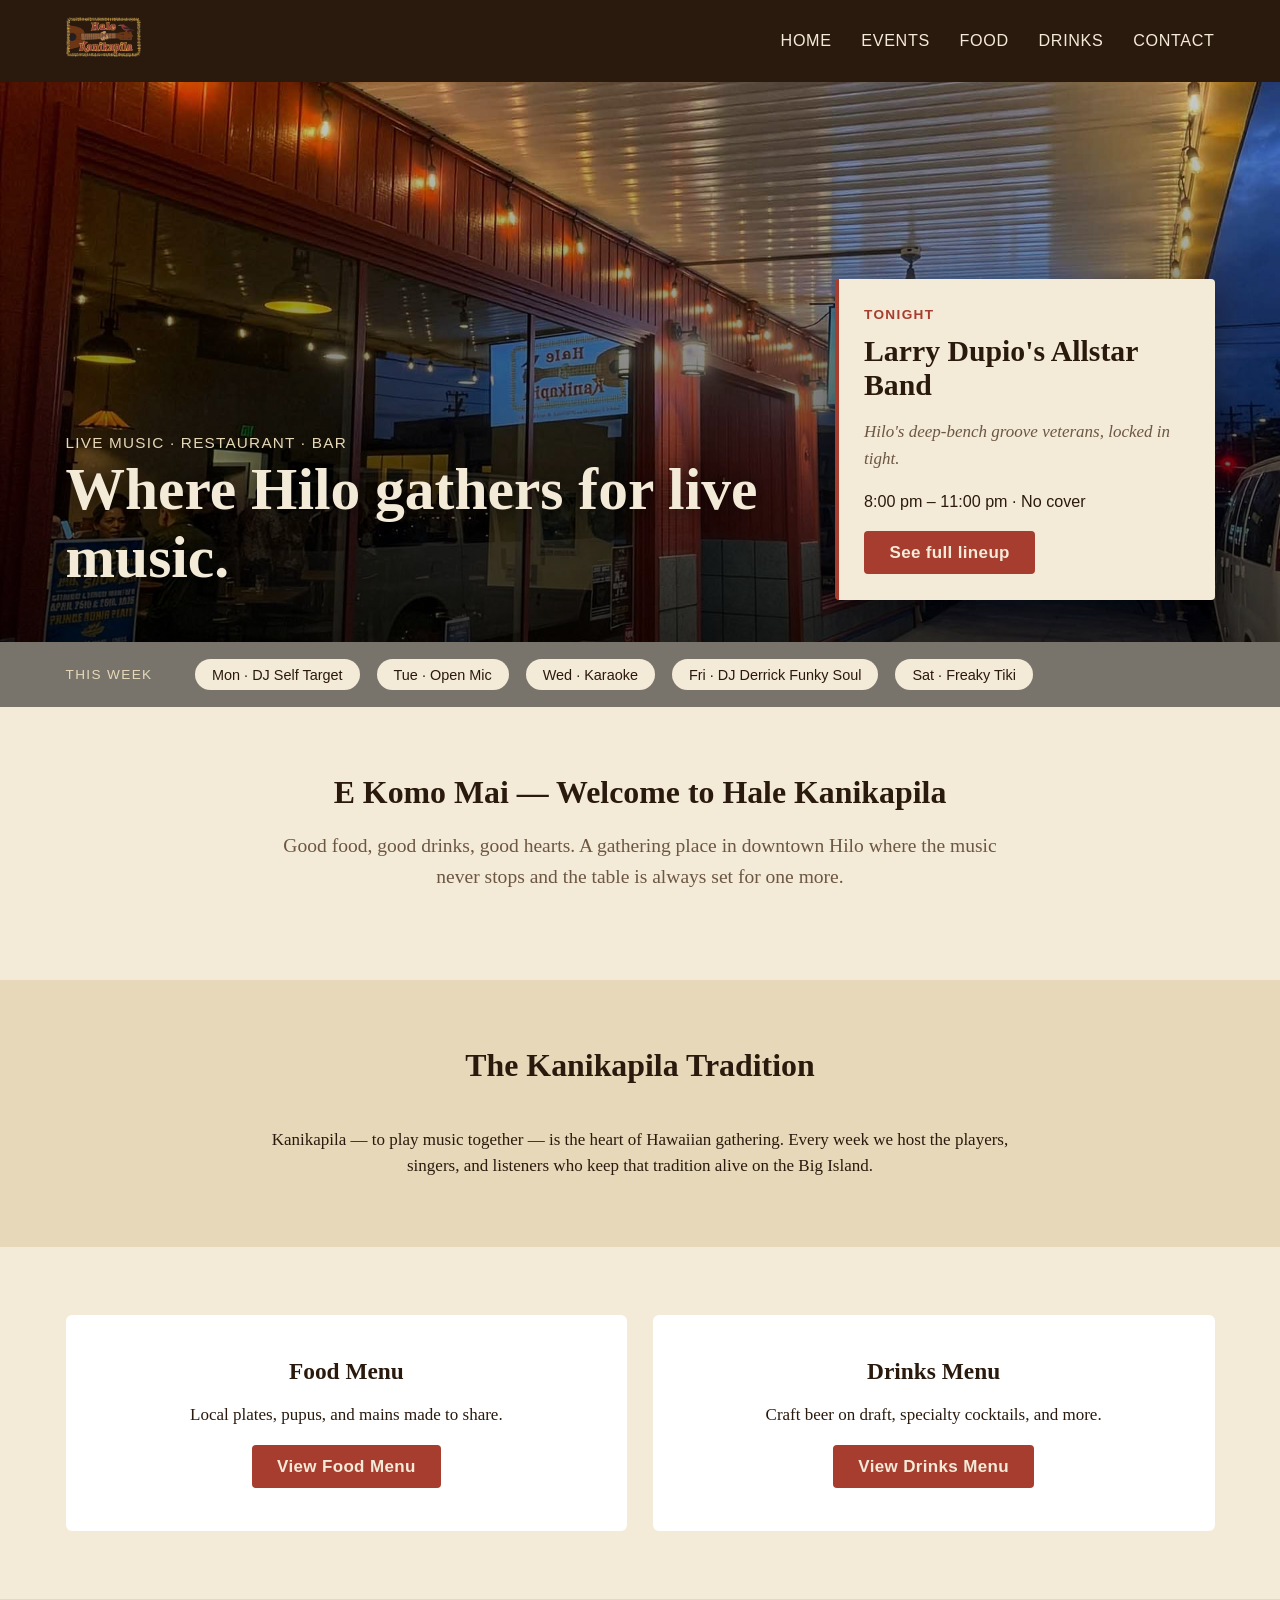
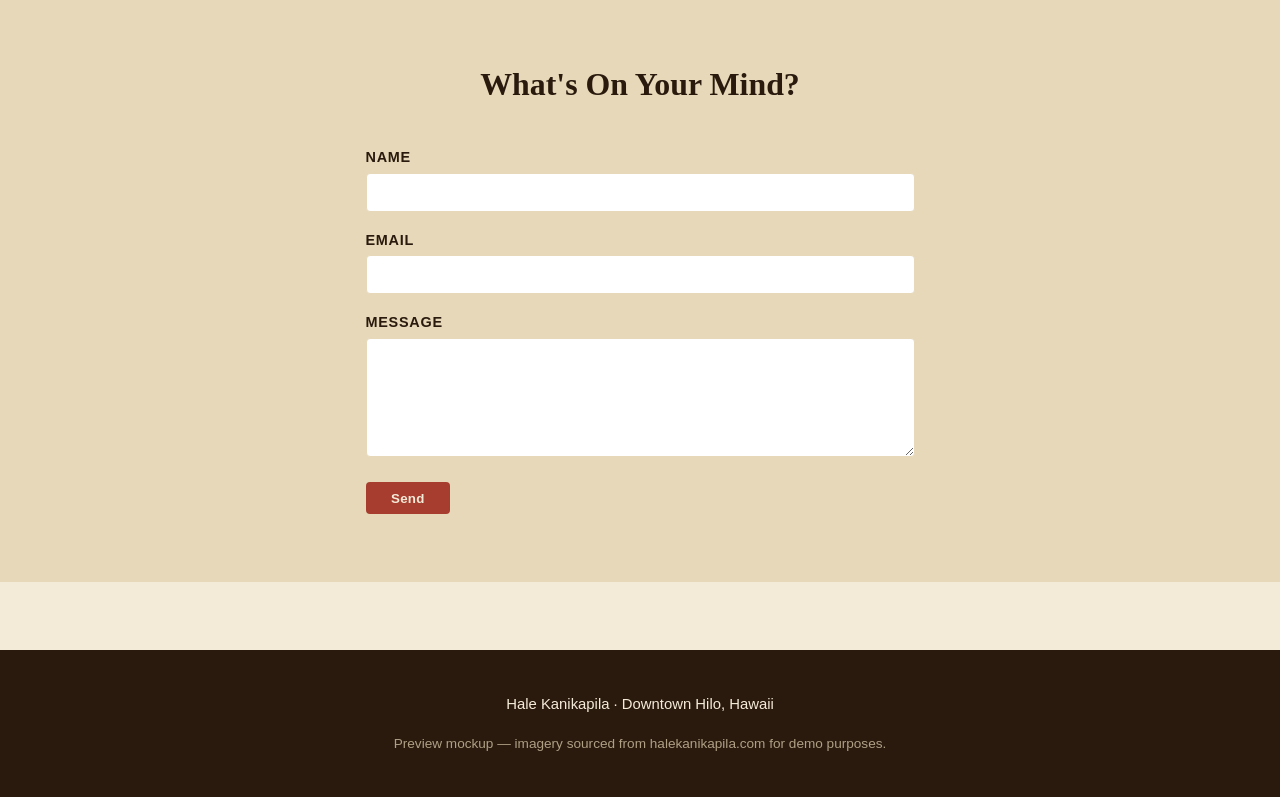
==== index.html @ e4798361 "feat: homepage mockup — hero, tonight widget, week chips" ====
<!doctype html>
<html lang="en">
<head>
  <meta charset="utf-8">
  <meta name="viewport" content="width=device-width, initial-scale=1">
  <title>Hale Kanikapila — Live Music in Downtown Hilo</title>
  <link rel="stylesheet" href="css/base.css">
  <link rel="stylesheet" href="css/components.css">
</head>
<body>
  <header class="hk-header">
    <div class="hk-header__inner">
      <a href="index.html"><img src="assets/img/logo.png" alt="Hale Kanikapila"></a>
      <nav class="hk-nav">
        <a href="index.html">Home</a>
        <a href="events.html">Events</a>
        <a href="#food">Food</a>
        <a href="#drinks">Drinks</a>
        <a href="#contact">Contact</a>
      </nav>
    </div>
  </header>

  <section class="hk-hero" style="background-image:url('assets/img/hero.jpg');">
    <div class="hk-hero__inner">
      <div>
        <div class="hk-hero__tagline">Live Music · Restaurant · Bar</div>
        <h1 class="hk-hero__title">Where Hilo gathers for live music.</h1>
      </div>
      <div class="hk-tonight">
        <div class="hk-tonight__label">Tonight</div>
        <h2 class="hk-tonight__artist">Larry Dupio's Allstar Band</h2>
        <p class="hk-tonight__vibe">Hilo's deep-bench groove veterans, locked in tight.</p>
        <p class="hk-tonight__time">8:00 pm – 11:00 pm · No cover</p>
        <a href="events.html" class="hk-btn">See full lineup</a>
      </div>
    </div>
  </section>

  <div class="hk-thisweek">
    <div class="hk-thisweek__row">
      <span class="hk-thisweek__label">This Week</span>
      <span class="hk-chip">Mon · DJ Self Target</span>
      <span class="hk-chip">Tue · Open Mic</span>
      <span class="hk-chip">Wed · Karaoke</span>
      <span class="hk-chip">Fri · DJ Derrick Funky Soul</span>
      <span class="hk-chip">Sat · Freaky Tiki</span>
    </div>
  </div>

  <section class="hk-section">
    <div class="hk-container" style="text-align:center;max-width:780px;">
      <h2>E Komo Mai — Welcome to Hale Kanikapila</h2>
      <p style="font-size:1.15rem;color:var(--hk-text-muted);">Good food, good drinks, good hearts. A gathering place in downtown Hilo where the music never stops and the table is always set for one more.</p>
    </div>
  </section>

  <section class="hk-section hk-section--alt">
    <div class="hk-container">
      <h2 class="hk-section__title">The Kanikapila Tradition</h2>
      <p style="max-width:780px;margin:0 auto;text-align:center;">Kanikapila — to play music together — is the heart of Hawaiian gathering. Every week we host the players, singers, and listeners who keep that tradition alive on the Big Island.</p>
    </div>
  </section>

  <section class="hk-section" id="food">
    <div class="hk-container">
      <div class="hk-teasers">
        <div class="hk-teaser">
          <h3>Food Menu</h3>
          <p>Local plates, pupus, and mains made to share.</p>
          <a href="#" class="hk-btn">View Food Menu</a>
        </div>
        <div class="hk-teaser" id="drinks">
          <h3>Drinks Menu</h3>
          <p>Craft beer on draft, specialty cocktails, and more.</p>
          <a href="#" class="hk-btn">View Drinks Menu</a>
        </div>
      </div>
    </div>
  </section>

  <section class="hk-section hk-section--alt" id="contact">
    <div class="hk-container" style="max-width:600px;">
      <h2 class="hk-section__title">What's On Your Mind?</h2>
      <form>
        <div class="hk-field"><label>Name</label><input type="text"></div>
        <div class="hk-field"><label>Email</label><input type="email"></div>
        <div class="hk-field"><label>Message</label><textarea rows="5"></textarea></div>
        <button type="button" class="hk-btn">Send</button>
      </form>
    </div>
  </section>

  <footer class="hk-footer">
    <div>Hale Kanikapila · Downtown Hilo, Hawaii</div>
    <span class="hk-footer__disclosure">Preview mockup — imagery sourced from halekanikapila.com for demo purposes.</span>
  </footer>
</body>
</html>
---- css/base.css ----
/* Hale Kanikapila — design system */

:root {
  /* Palette — sampled from halekanikapila.com */
  --hk-cream:        #f4ead8;
  --hk-cream-dark:   #e6d8b8;
  --hk-brown:        #5a3a22;
  --hk-brown-dark:   #2a1a0e;
  --hk-accent:       #a63d2f;   /* terracotta from FDM section headers */
  --hk-text:         #2a1a0e;
  --hk-text-muted:   #6b5742;

  /* Typography */
  --hk-font-body:    "Georgia", "Times New Roman", serif;
  --hk-font-display: "Playfair Display", "Georgia", serif;
  --hk-font-ui:      -apple-system, BlinkMacSystemFont, "Segoe UI", sans-serif;

  /* Spacing scale */
  --hk-s1:  0.25rem;
  --hk-s2:  0.5rem;
  --hk-s3:  1rem;
  --hk-s4:  1.5rem;
  --hk-s5:  2.5rem;
  --hk-s6:  4rem;

  /* Layout */
  --hk-container: 1200px;
}

@import url('https://fonts.googleapis.com/css2?family=Playfair+Display:wght@400;700&display=swap');

* { box-sizing: border-box; }

html, body {
  margin: 0;
  padding: 0;
  font-family: var(--hk-font-body);
  color: var(--hk-text);
  background: var(--hk-cream);
  line-height: 1.55;
  font-size: 17px;
}

h1, h2, h3, h4 {
  font-family: var(--hk-font-display);
  color: var(--hk-brown-dark);
  margin: 0 0 var(--hk-s3) 0;
  line-height: 1.15;
}

h1 { font-size: 2.5rem; }
h2 { font-size: 1.875rem; }
h3 { font-size: 1.375rem; }

a { color: var(--hk-accent); text-decoration: none; }
a:hover { text-decoration: underline; }

.hk-container {
  max-width: var(--hk-container);
  margin: 0 auto;
  padding: 0 var(--hk-s4);
}

.hk-btn {
  display: inline-block;
  background: var(--hk-accent);
  color: var(--hk-cream);
  padding: var(--hk-s2) var(--hk-s4);
  border-radius: 4px;
  font-family: var(--hk-font-ui);
  font-weight: 600;
  letter-spacing: 0.02em;
  border: none;
  cursor: pointer;
}
.hk-btn:hover { background: var(--hk-brown); text-decoration: none; }

/* Header / footer shared markup */
.hk-header {
  background: var(--hk-brown-dark);
  color: var(--hk-cream);
  padding: var(--hk-s3) 0;
}
.hk-header__inner {
  display: flex;
  align-items: center;
  justify-content: space-between;
  max-width: var(--hk-container);
  margin: 0 auto;
  padding: 0 var(--hk-s4);
}
.hk-header img { height: 40px; }
.hk-nav a {
  color: var(--hk-cream);
  margin-left: var(--hk-s4);
  font-family: var(--hk-font-ui);
  font-size: 0.95rem;
  letter-spacing: 0.04em;
  text-transform: uppercase;
}

.hk-footer {
  background: var(--hk-brown-dark);
  color: var(--hk-cream);
  padding: var(--hk-s5) 0;
  margin-top: var(--hk-s6);
  text-align: center;
  font-family: var(--hk-font-ui);
  font-size: 0.875rem;
}
.hk-footer__disclosure {
  display: block;
  margin-top: var(--hk-s3);
  color: var(--hk-cream-dark);
  opacity: 0.7;
  font-size: 0.8rem;
}
---- css/components.css ----
/* Hero — atmosphere photo + Tonight/This Week widget */
.hk-hero {
  position: relative;
  min-height: 560px;
  background: #000 center/cover no-repeat;
  display: flex;
  align-items: stretch;
}
.hk-hero::after {
  content: "";
  position: absolute; inset: 0;
  background: linear-gradient(180deg, rgba(0,0,0,0.2) 0%, rgba(0,0,0,0.7) 100%);
}
.hk-hero__inner {
  position: relative; z-index: 1;
  max-width: var(--hk-container);
  margin: 0 auto;
  padding: var(--hk-s5) var(--hk-s4);
  display: grid;
  grid-template-columns: 1fr 380px;
  gap: var(--hk-s5);
  align-items: end;
  width: 100%;
}
.hk-hero__title {
  color: var(--hk-cream);
  font-size: 3.5rem;
  text-shadow: 0 2px 20px rgba(0,0,0,0.6);
  margin-bottom: var(--hk-s2);
}
.hk-hero__tagline {
  color: var(--hk-cream-dark);
  font-family: var(--hk-font-ui);
  letter-spacing: 0.08em;
  text-transform: uppercase;
  font-size: 0.9rem;
}
.hk-tonight {
  background: var(--hk-cream);
  border-left: 4px solid var(--hk-accent);
  padding: var(--hk-s4);
  border-radius: 4px;
  box-shadow: 0 8px 32px rgba(0,0,0,0.4);
}
.hk-tonight__label {
  font-family: var(--hk-font-ui);
  text-transform: uppercase;
  letter-spacing: 0.1em;
  font-size: 0.8rem;
  color: var(--hk-accent);
  font-weight: 700;
  margin-bottom: var(--hk-s2);
}
.hk-tonight__artist {
  font-family: var(--hk-font-display);
  font-size: 1.75rem;
  color: var(--hk-brown-dark);
  margin: 0 0 var(--hk-s1) 0;
}
.hk-tonight__vibe {
  font-style: italic;
  color: var(--hk-text-muted);
  margin-bottom: var(--hk-s3);
}
.hk-tonight__time {
  font-family: var(--hk-font-ui);
  font-size: 0.95rem;
  color: var(--hk-text);
  margin-bottom: var(--hk-s3);
}

.hk-thisweek {
  background: rgba(0,0,0,0.5);
  padding: var(--hk-s3) 0;
  position: relative; z-index: 1;
}
.hk-thisweek__label {
  color: var(--hk-cream-dark);
  font-family: var(--hk-font-ui);
  text-transform: uppercase;
  letter-spacing: 0.1em;
  font-size: 0.8rem;
  margin-right: var(--hk-s4);
}
.hk-thisweek__row {
  display: flex;
  flex-wrap: wrap;
  align-items: center;
  gap: var(--hk-s3);
  max-width: var(--hk-container);
  margin: 0 auto;
  padding: 0 var(--hk-s4);
}
.hk-chip {
  background: var(--hk-cream);
  color: var(--hk-brown-dark);
  padding: var(--hk-s1) var(--hk-s3);
  border-radius: 999px;
  font-size: 0.85rem;
  font-family: var(--hk-font-ui);
}

/* Event card (events page) */
.hk-event {
  display: grid;
  grid-template-columns: 240px 1fr auto;
  gap: var(--hk-s4);
  align-items: center;
  background: #fff;
  padding: var(--hk-s3);
  border-radius: 6px;
  margin-bottom: var(--hk-s3);
  box-shadow: 0 2px 8px rgba(0,0,0,0.06);
  cursor: pointer;
  transition: box-shadow 0.15s;
}
.hk-event:hover { box-shadow: 0 6px 16px rgba(0,0,0,0.12); }
.hk-event__img {
  width: 240px;
  height: 160px;
  object-fit: cover;
  border-radius: 4px;
  background: var(--hk-cream-dark);
}
.hk-event__title {
  font-family: var(--hk-font-display);
  font-size: 1.5rem;
  margin: 0;
  color: var(--hk-brown-dark);
}
.hk-event__vibe {
  font-style: italic;
  color: var(--hk-accent);
  font-size: 1.05rem;
  margin: var(--hk-s1) 0 var(--hk-s2) 0;
}
.hk-event__meta {
  font-family: var(--hk-font-ui);
  font-size: 0.9rem;
  color: var(--hk-text-muted);
}
.hk-event__tags { margin-top: var(--hk-s2); }
.hk-event__tag {
  display: inline-block;
  background: var(--hk-cream);
  color: var(--hk-brown);
  padding: 2px 10px;
  border-radius: 999px;
  font-size: 0.75rem;
  font-family: var(--hk-font-ui);
  margin-right: var(--hk-s1);
}
.hk-event__cover {
  font-family: var(--hk-font-display);
  font-size: 1.5rem;
  color: var(--hk-brown-dark);
  text-align: right;
  padding-right: var(--hk-s3);
}
.hk-event__cover small {
  display: block;
  font-family: var(--hk-font-ui);
  font-size: 0.7rem;
  text-transform: uppercase;
  letter-spacing: 0.1em;
  color: var(--hk-text-muted);
  font-weight: normal;
}
.hk-event__expanded {
  display: none;
  grid-column: 1 / -1;
  padding-top: var(--hk-s3);
  border-top: 1px solid var(--hk-cream-dark);
  margin-top: var(--hk-s3);
  color: var(--hk-text);
}
.hk-event.is-open .hk-event__expanded { display: block; }

.hk-week-label {
  font-family: var(--hk-font-ui);
  text-transform: uppercase;
  letter-spacing: 0.15em;
  color: var(--hk-accent);
  font-size: 0.95rem;
  margin: var(--hk-s5) 0 var(--hk-s3) 0;
  padding-bottom: var(--hk-s2);
  border-bottom: 2px solid var(--hk-cream-dark);
}

/* Owner Console */
.hk-console-grid {
  display: grid;
  grid-template-columns: repeat(3, 1fr);
  gap: var(--hk-s4);
  margin: var(--hk-s5) 0;
}
.hk-console-tile {
  background: #fff;
  padding: var(--hk-s5) var(--hk-s4);
  border-radius: 8px;
  text-align: center;
  cursor: pointer;
  transition: transform 0.15s, box-shadow 0.15s;
  border: 2px solid var(--hk-cream-dark);
}
.hk-console-tile:hover {
  transform: translateY(-4px);
  box-shadow: 0 12px 24px rgba(0,0,0,0.12);
  border-color: var(--hk-accent);
}
.hk-console-tile__icon {
  font-size: 3rem;
  margin-bottom: var(--hk-s3);
}
.hk-console-tile__title {
  font-family: var(--hk-font-display);
  font-size: 1.5rem;
  color: var(--hk-brown-dark);
}
.hk-console-tile__desc {
  font-family: var(--hk-font-ui);
  font-size: 0.9rem;
  color: var(--hk-text-muted);
  margin-top: var(--hk-s2);
}

/* Modal (Add Event form) */
.hk-modal {
  display: none;
  position: fixed; inset: 0;
  background: rgba(0,0,0,0.6);
  z-index: 100;
  align-items: center;
  justify-content: center;
}
.hk-modal.is-open { display: flex; }
.hk-modal__panel {
  background: var(--hk-cream);
  padding: var(--hk-s5);
  border-radius: 8px;
  width: 100%;
  max-width: 600px;
  max-height: 90vh;
  overflow-y: auto;
}
.hk-field { margin-bottom: var(--hk-s3); }
.hk-field label {
  display: block;
  font-family: var(--hk-font-ui);
  font-size: 0.85rem;
  font-weight: 600;
  text-transform: uppercase;
  letter-spacing: 0.05em;
  color: var(--hk-brown-dark);
  margin-bottom: var(--hk-s1);
}
.hk-field input, .hk-field textarea, .hk-field select {
  width: 100%;
  padding: var(--hk-s2);
  border: 1px solid var(--hk-cream-dark);
  border-radius: 4px;
  font-family: var(--hk-font-body);
  font-size: 1rem;
  background: #fff;
}
.hk-field__hint {
  font-family: var(--hk-font-ui);
  font-size: 0.8rem;
  color: var(--hk-text-muted);
  margin-top: var(--hk-s1);
}

/* Sections */
.hk-section { padding: var(--hk-s6) 0; }
.hk-section--alt { background: var(--hk-cream-dark); }
.hk-section__title {
  text-align: center;
  margin-bottom: var(--hk-s5);
}

/* Two-column food/drink teaser */
.hk-teasers {
  display: grid;
  grid-template-columns: 1fr 1fr;
  gap: var(--hk-s4);
}
.hk-teaser {
  background: #fff;
  padding: var(--hk-s5);
  text-align: center;
  border-radius: 6px;
}

/* Responsive */
@media (max-width: 900px) {
  .hk-hero__inner { grid-template-columns: 1fr; }
  .hk-hero__title { font-size: 2.5rem; }
  .hk-event { grid-template-columns: 1fr; }
  .hk-event__img { width: 100%; height: 200px; }
  .hk-event__cover { text-align: left; padding: 0; }
  .hk-console-grid { grid-template-columns: 1fr; }
  .hk-teasers { grid-template-columns: 1fr; }
}
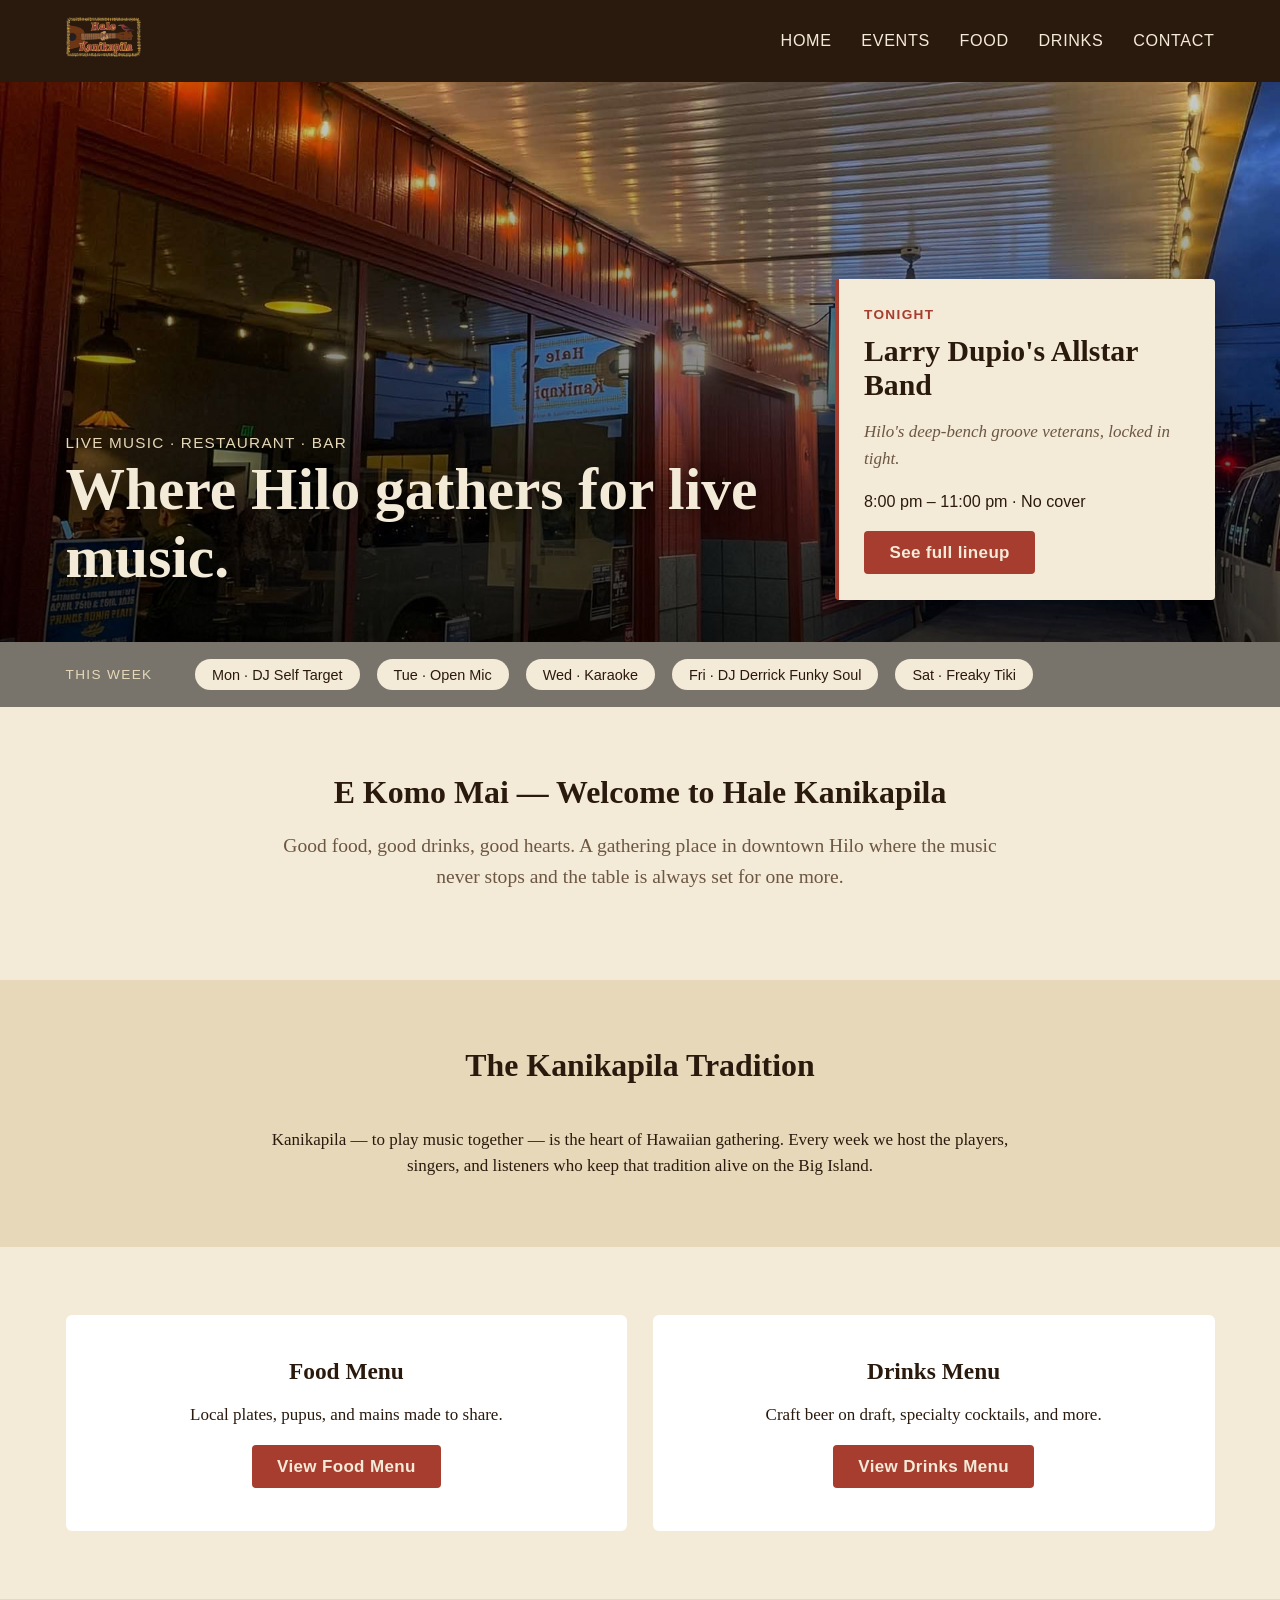
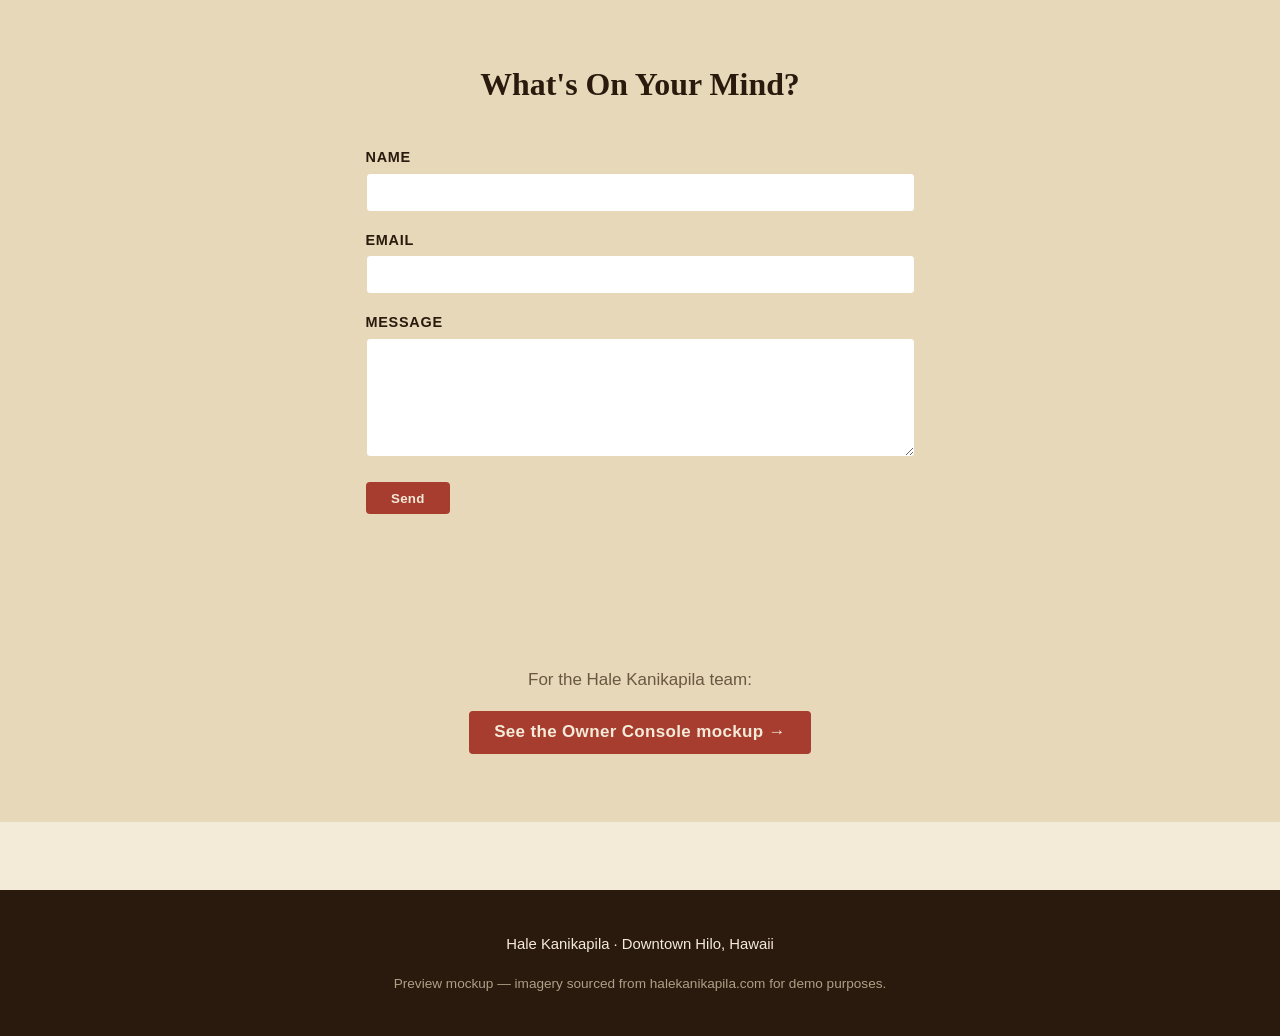
==== commit 76d51858: "chore: link to owner console from homepage footer Co-Authored-By: Claude Sonnet 4.6 <noreply@anthrop" ====
--- a/index.html
+++ b/index.html
@@ -91,6 +91,13 @@
     </div>
   </section>
 
+  <section class="hk-section hk-section--alt" style="text-align:center;">
+    <div class="hk-container">
+      <p style="font-family:var(--hk-font-ui);color:var(--hk-text-muted);">For the Hale Kanikapila team:</p>
+      <a href="owner-console.html" class="hk-btn">See the Owner Console mockup →</a>
+    </div>
+  </section>
+
   <footer class="hk-footer">
     <div>Hale Kanikapila · Downtown Hilo, Hawaii</div>
     <span class="hk-footer__disclosure">Preview mockup — imagery sourced from halekanikapila.com for demo purposes.</span>
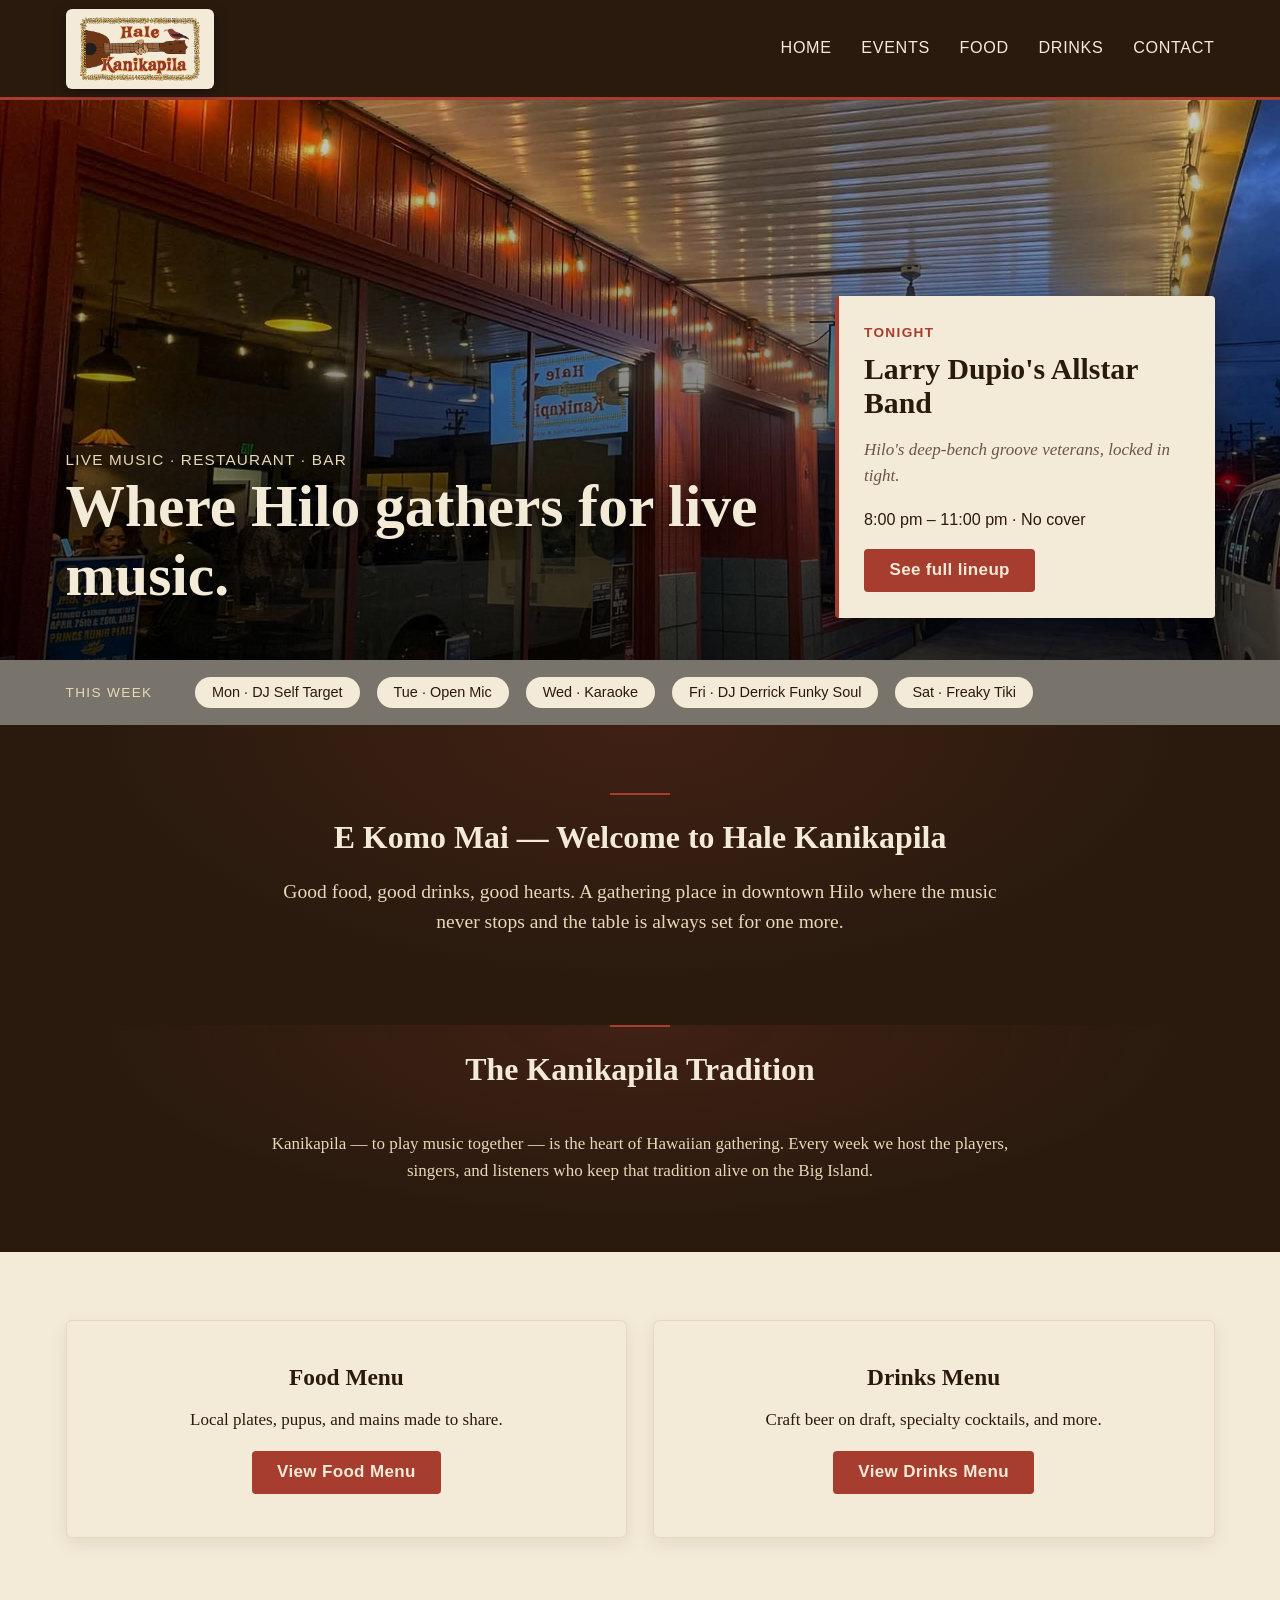
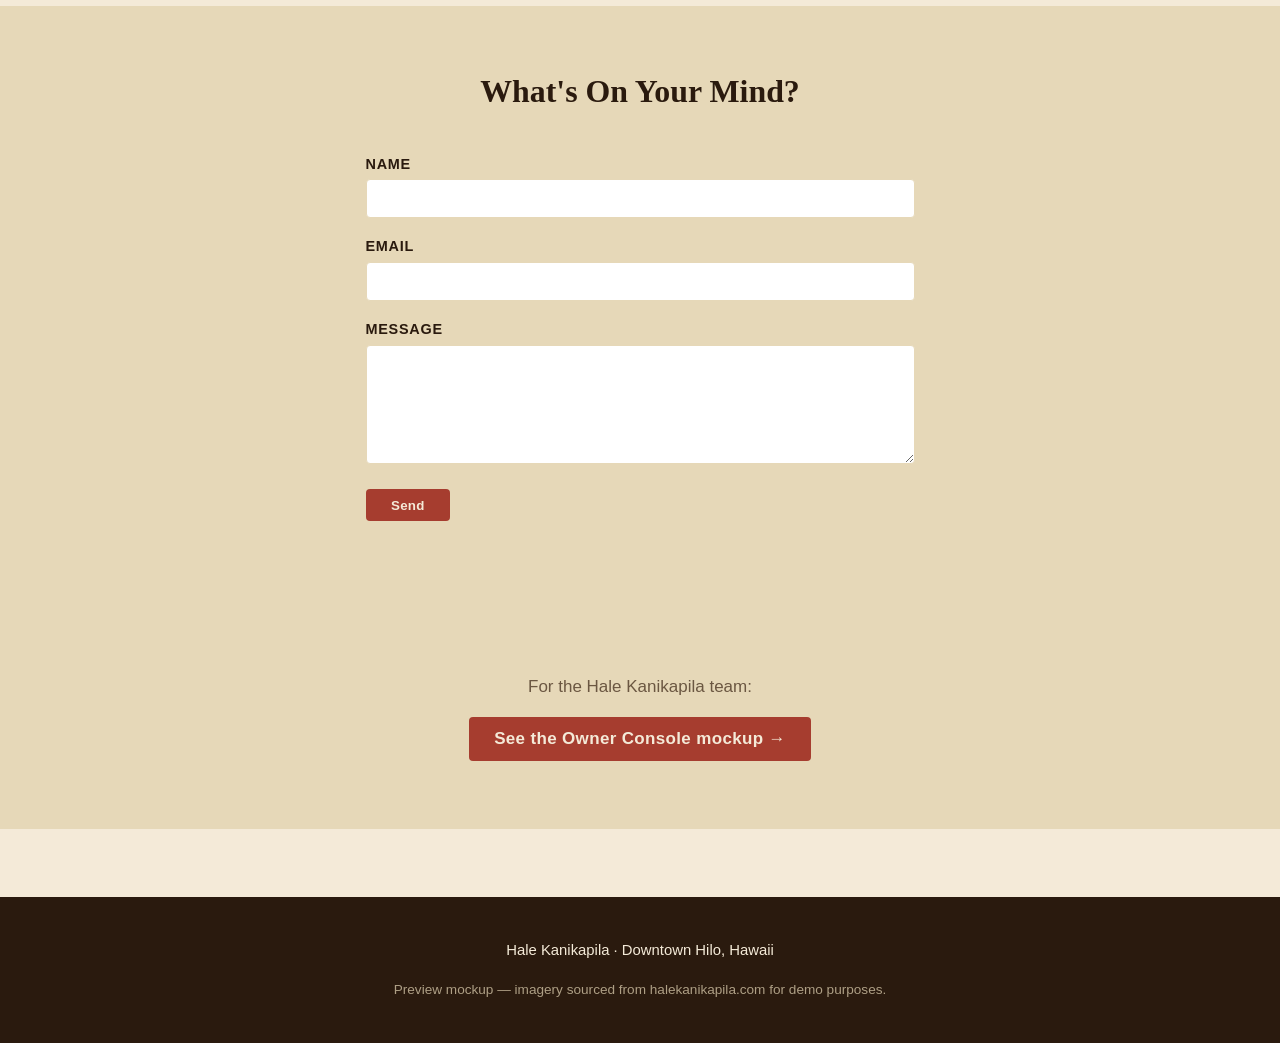
==== commit d722912c: "style: punchier logo header + moody mid-page sections to keep venue feel" ====
--- a/index.html
+++ b/index.html
@@ -10,7 +10,7 @@
 <body>
   <header class="hk-header">
     <div class="hk-header__inner">
-      <a href="index.html"><img src="assets/img/logo.png" alt="Hale Kanikapila"></a>
+      <a href="index.html" class="hk-header__brand"><img src="assets/img/logo.png" alt="Hale Kanikapila"></a>
       <nav class="hk-nav">
         <a href="index.html">Home</a>
         <a href="events.html">Events</a>
@@ -48,15 +48,17 @@
     </div>
   </div>
 
-  <section class="hk-section">
+  <section class="hk-section hk-section--mood">
     <div class="hk-container" style="text-align:center;max-width:780px;">
+      <div class="hk-divider"></div>
       <h2>E Komo Mai — Welcome to Hale Kanikapila</h2>
-      <p style="font-size:1.15rem;color:var(--hk-text-muted);">Good food, good drinks, good hearts. A gathering place in downtown Hilo where the music never stops and the table is always set for one more.</p>
+      <p style="font-size:1.15rem;">Good food, good drinks, good hearts. A gathering place in downtown Hilo where the music never stops and the table is always set for one more.</p>
     </div>
   </section>
 
-  <section class="hk-section hk-section--alt">
+  <section class="hk-section hk-section--mood" style="padding-top:0;">
     <div class="hk-container">
+      <div class="hk-divider"></div>
       <h2 class="hk-section__title">The Kanikapila Tradition</h2>
       <p style="max-width:780px;margin:0 auto;text-align:center;">Kanikapila — to play music together — is the heart of Hawaiian gathering. Every week we host the players, singers, and listeners who keep that tradition alive on the Big Island.</p>
     </div>
--- a/css/base.css
+++ b/css/base.css
@@ -79,7 +79,8 @@
 .hk-header {
   background: var(--hk-brown-dark);
   color: var(--hk-cream);
-  padding: var(--hk-s3) 0;
+  padding: var(--hk-s2) 0;
+  border-bottom: 3px solid var(--hk-accent);
 }
 .hk-header__inner {
   display: flex;
@@ -89,7 +90,15 @@
   margin: 0 auto;
   padding: 0 var(--hk-s4);
 }
-.hk-header img { height: 40px; }
+.hk-header__brand {
+  display: inline-flex;
+  align-items: center;
+  background: var(--hk-cream);
+  padding: 8px 14px;
+  border-radius: 6px;
+  box-shadow: 0 4px 14px rgba(0,0,0,0.35);
+}
+.hk-header__brand img { height: 64px; display: block; }
 .hk-nav a {
   color: var(--hk-cream);
   margin-left: var(--hk-s4);
--- a/css/components.css
+++ b/css/components.css
@@ -273,6 +273,20 @@
 /* Sections */
 .hk-section { padding: var(--hk-s6) 0; }
 .hk-section--alt { background: var(--hk-cream-dark); }
+.hk-section--mood {
+  background:
+    radial-gradient(ellipse at top, rgba(166,61,47,0.18), transparent 60%),
+    var(--hk-brown-dark);
+  color: var(--hk-cream);
+}
+.hk-section--mood h2,
+.hk-section--mood h3 { color: var(--hk-cream); }
+.hk-section--mood .hk-section__title { color: var(--hk-cream); }
+.hk-section--mood p { color: var(--hk-cream-dark); }
+.hk-section--mood .hk-divider {
+  width: 60px; height: 2px; background: var(--hk-accent);
+  margin: 0 auto var(--hk-s4) auto;
+}
 .hk-section__title {
   text-align: center;
   margin-bottom: var(--hk-s5);
@@ -285,11 +299,14 @@
   gap: var(--hk-s4);
 }
 .hk-teaser {
-  background: #fff;
+  background: var(--hk-cream);
   padding: var(--hk-s5);
   text-align: center;
   border-radius: 6px;
-}
+  border: 1px solid var(--hk-cream-dark);
+  box-shadow: 0 6px 18px rgba(42,26,14,0.08);
+}
+.hk-teaser h3 { color: var(--hk-brown-dark); }
 
 /* Responsive */
 @media (max-width: 900px) {
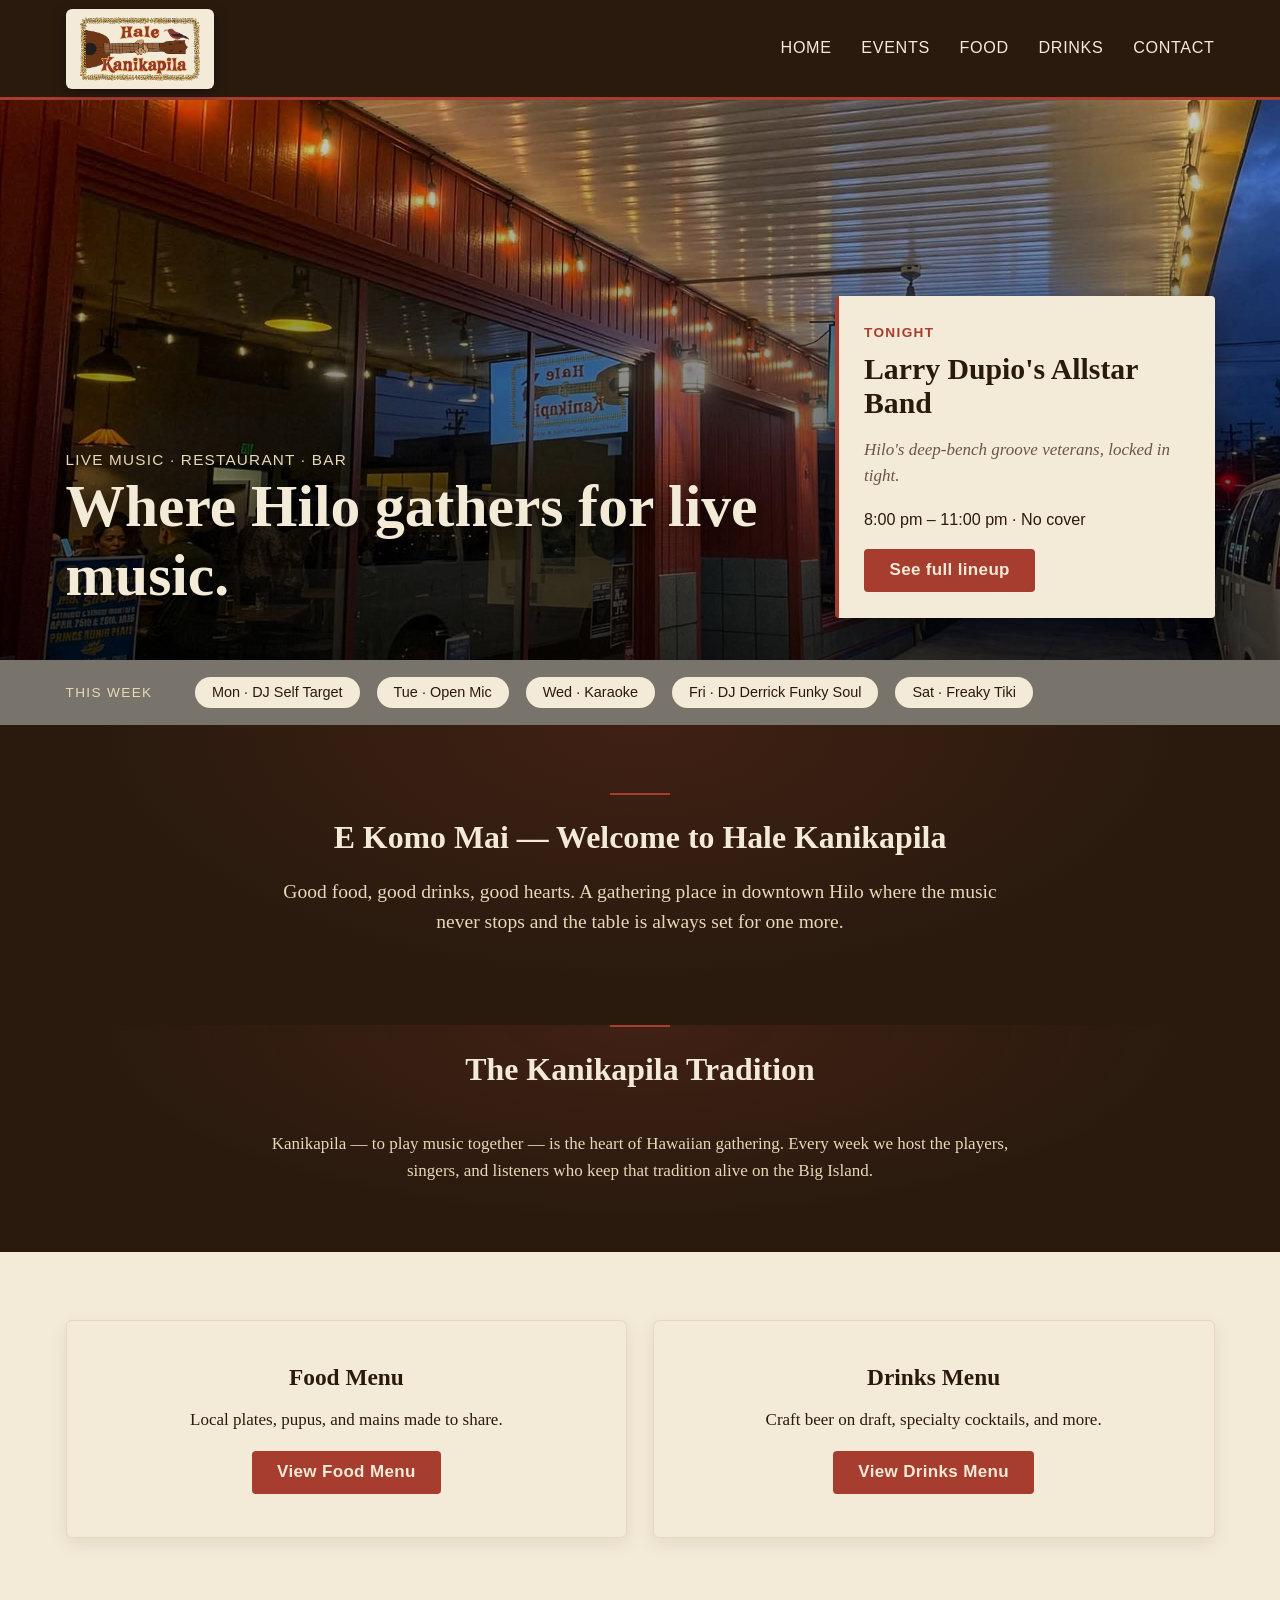
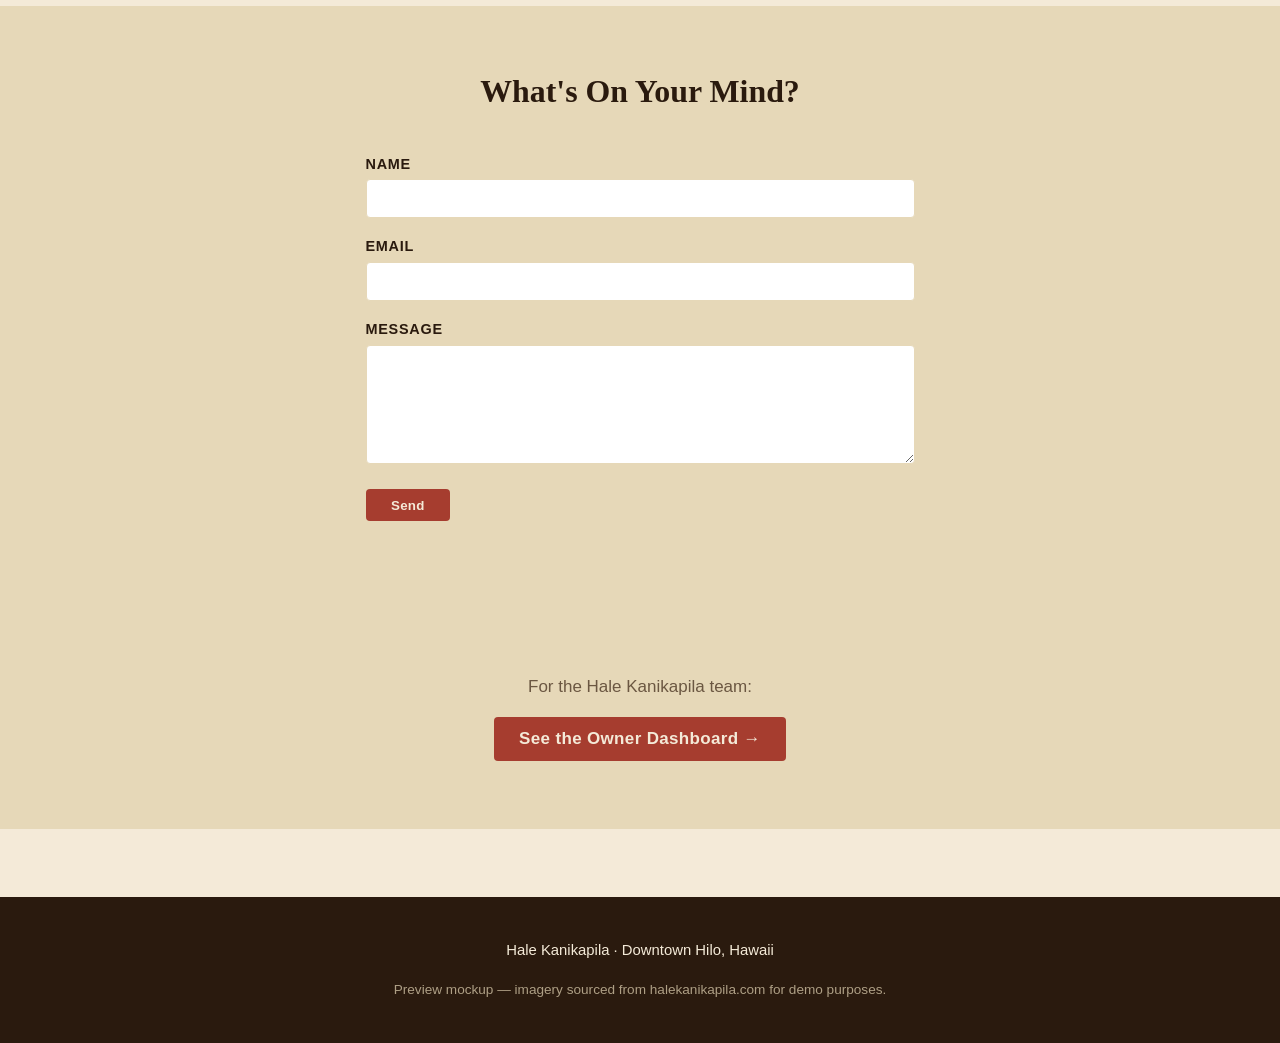
==== commit f972f119: "feat: rich owner dashboard + events deep-dive page" ====
--- a/index.html
+++ b/index.html
@@ -96,7 +96,7 @@
   <section class="hk-section hk-section--alt" style="text-align:center;">
     <div class="hk-container">
       <p style="font-family:var(--hk-font-ui);color:var(--hk-text-muted);">For the Hale Kanikapila team:</p>
-      <a href="owner-console.html" class="hk-btn">See the Owner Console mockup →</a>
+      <a href="owner-console.html" class="hk-btn">See the Owner Dashboard →</a>
     </div>
   </section>
 
--- a/css/components.css
+++ b/css/components.css
@@ -187,7 +187,377 @@
   border-bottom: 2px solid var(--hk-cream-dark);
 }
 
-/* Owner Console */
+/* ========================================
+   Owner Dashboard (rich version)
+   ======================================== */
+.hk-dash {
+  display: grid;
+  grid-template-columns: 240px 1fr;
+  min-height: calc(100vh - 80px);
+  background: #f7f1e3;
+}
+.hk-dash__side {
+  background: var(--hk-brown-dark);
+  color: var(--hk-cream);
+  padding: var(--hk-s4) 0;
+  border-right: 3px solid var(--hk-accent);
+}
+.hk-dash__side h4 {
+  color: var(--hk-cream-dark);
+  font-family: var(--hk-font-ui);
+  font-size: 0.7rem;
+  letter-spacing: 0.15em;
+  text-transform: uppercase;
+  padding: 0 var(--hk-s4);
+  margin: var(--hk-s4) 0 var(--hk-s2) 0;
+  opacity: 0.7;
+}
+.hk-dash__side h4:first-child { margin-top: 0; }
+.hk-dash__nav { list-style: none; margin: 0; padding: 0; }
+.hk-dash__nav li a {
+  display: flex;
+  align-items: center;
+  gap: var(--hk-s2);
+  padding: var(--hk-s2) var(--hk-s4);
+  color: var(--hk-cream);
+  font-family: var(--hk-font-ui);
+  font-size: 0.95rem;
+  text-decoration: none;
+  border-left: 3px solid transparent;
+}
+.hk-dash__nav li a:hover { background: rgba(255,255,255,0.05); text-decoration: none; }
+.hk-dash__nav li a.is-active {
+  background: rgba(166,61,47,0.2);
+  border-left-color: var(--hk-accent);
+  font-weight: 600;
+}
+.hk-dash__nav .hk-dash__icon { width: 22px; text-align: center; opacity: 0.85; }
+
+.hk-dash__main { padding: var(--hk-s5) var(--hk-s5); overflow-x: auto; }
+.hk-dash__topbar {
+  display: flex;
+  align-items: center;
+  justify-content: space-between;
+  margin-bottom: var(--hk-s5);
+}
+.hk-dash__welcome {
+  font-family: var(--hk-font-display);
+  font-size: 1.6rem;
+  color: var(--hk-brown-dark);
+  margin: 0;
+}
+.hk-dash__welcome small {
+  display: block;
+  font-family: var(--hk-font-ui);
+  font-size: 0.85rem;
+  color: var(--hk-text-muted);
+  font-weight: normal;
+  margin-top: 4px;
+}
+.hk-dash__user {
+  display: flex;
+  align-items: center;
+  gap: var(--hk-s3);
+  font-family: var(--hk-font-ui);
+  font-size: 0.9rem;
+}
+.hk-dash__avatar {
+  width: 36px; height: 36px;
+  border-radius: 50%;
+  background: var(--hk-accent);
+  color: #fff;
+  display: inline-flex;
+  align-items: center;
+  justify-content: center;
+  font-weight: 700;
+}
+
+/* Tonight hero card on the dashboard */
+.hk-dash__tonight {
+  background: linear-gradient(135deg, var(--hk-brown-dark) 0%, #4a2818 100%);
+  color: var(--hk-cream);
+  padding: var(--hk-s5);
+  border-radius: 10px;
+  display: grid;
+  grid-template-columns: 1fr auto;
+  gap: var(--hk-s4);
+  align-items: center;
+  margin-bottom: var(--hk-s4);
+  border-left: 4px solid var(--hk-accent);
+}
+.hk-dash__tonight .label {
+  font-family: var(--hk-font-ui);
+  text-transform: uppercase;
+  letter-spacing: 0.1em;
+  font-size: 0.75rem;
+  color: var(--hk-accent);
+  font-weight: 700;
+  margin-bottom: 6px;
+}
+.hk-dash__tonight h2 {
+  color: var(--hk-cream);
+  font-family: var(--hk-font-display);
+  font-size: 1.75rem;
+  margin: 0 0 6px 0;
+}
+.hk-dash__tonight .vibe { font-style: italic; color: var(--hk-cream-dark); margin: 0 0 10px 0; }
+.hk-dash__tonight .meta { font-family: var(--hk-font-ui); font-size: 0.9rem; opacity: 0.85; }
+.hk-dash__tonight .actions { display: flex; flex-direction: column; gap: 8px; }
+
+/* Stat tiles row */
+.hk-stats {
+  display: grid;
+  grid-template-columns: repeat(4, 1fr);
+  gap: var(--hk-s3);
+  margin-bottom: var(--hk-s5);
+}
+.hk-stat {
+  background: #fff;
+  padding: var(--hk-s4);
+  border-radius: 8px;
+  border: 1px solid #e8dec6;
+}
+.hk-stat .num {
+  font-family: var(--hk-font-display);
+  font-size: 2.25rem;
+  color: var(--hk-brown-dark);
+  line-height: 1;
+}
+.hk-stat .lbl {
+  font-family: var(--hk-font-ui);
+  font-size: 0.8rem;
+  color: var(--hk-text-muted);
+  text-transform: uppercase;
+  letter-spacing: 0.06em;
+  margin-top: 6px;
+}
+.hk-stat .delta {
+  display: inline-block;
+  margin-top: 8px;
+  font-family: var(--hk-font-ui);
+  font-size: 0.78rem;
+  color: #2c7a3d;
+}
+.hk-stat .delta.warn { color: #b15c00; }
+
+/* Card grid for dashboard panels */
+.hk-panels {
+  display: grid;
+  grid-template-columns: 2fr 1fr;
+  gap: var(--hk-s4);
+  margin-bottom: var(--hk-s4);
+}
+.hk-panel {
+  background: #fff;
+  border-radius: 8px;
+  border: 1px solid #e8dec6;
+  overflow: hidden;
+}
+.hk-panel__head {
+  display: flex;
+  align-items: center;
+  justify-content: space-between;
+  padding: var(--hk-s3) var(--hk-s4);
+  border-bottom: 1px solid #f0e6d0;
+}
+.hk-panel__head h3 {
+  margin: 0;
+  font-family: var(--hk-font-display);
+  font-size: 1.1rem;
+  color: var(--hk-brown-dark);
+}
+.hk-panel__head a {
+  font-family: var(--hk-font-ui);
+  font-size: 0.85rem;
+  color: var(--hk-accent);
+}
+.hk-panel__body { padding: var(--hk-s2) 0; }
+
+/* Mini event row (dashboard upcoming list) */
+.hk-mini-event {
+  display: grid;
+  grid-template-columns: 56px 1fr auto;
+  gap: var(--hk-s3);
+  align-items: center;
+  padding: var(--hk-s2) var(--hk-s4);
+  border-bottom: 1px solid #f5ebd5;
+}
+.hk-mini-event:last-child { border-bottom: 0; }
+.hk-mini-event img {
+  width: 56px; height: 56px;
+  object-fit: cover;
+  border-radius: 6px;
+  background: var(--hk-cream-dark);
+}
+.hk-mini-event .name {
+  font-family: var(--hk-font-display);
+  color: var(--hk-brown-dark);
+  font-size: 1rem;
+  margin: 0;
+  line-height: 1.2;
+}
+.hk-mini-event .when {
+  font-family: var(--hk-font-ui);
+  font-size: 0.78rem;
+  color: var(--hk-text-muted);
+  margin-top: 3px;
+}
+.hk-mini-event .acts {
+  display: flex;
+  gap: 6px;
+}
+.hk-mini-event .iconbtn {
+  background: transparent;
+  border: 1px solid #e8dec6;
+  border-radius: 4px;
+  padding: 4px 8px;
+  font-size: 0.78rem;
+  color: var(--hk-brown-dark);
+  cursor: pointer;
+  font-family: var(--hk-font-ui);
+}
+.hk-mini-event .iconbtn:hover { background: var(--hk-cream); border-color: var(--hk-accent); }
+
+/* Activity log */
+.hk-activity { padding: 0; margin: 0; list-style: none; }
+.hk-activity li {
+  padding: var(--hk-s2) var(--hk-s4);
+  border-bottom: 1px solid #f5ebd5;
+  font-family: var(--hk-font-ui);
+  font-size: 0.85rem;
+  color: var(--hk-text);
+}
+.hk-activity li:last-child { border-bottom: 0; }
+.hk-activity .time {
+  display: block;
+  font-size: 0.72rem;
+  color: var(--hk-text-muted);
+  margin-top: 2px;
+}
+
+/* Quick actions row */
+.hk-quick {
+  display: grid;
+  grid-template-columns: repeat(4, 1fr);
+  gap: var(--hk-s3);
+  margin-bottom: var(--hk-s4);
+}
+.hk-quick button {
+  background: #fff;
+  border: 1px solid #e8dec6;
+  border-radius: 8px;
+  padding: var(--hk-s3);
+  text-align: left;
+  cursor: pointer;
+  font-family: var(--hk-font-ui);
+  font-size: 0.95rem;
+  color: var(--hk-brown-dark);
+  display: flex;
+  align-items: center;
+  gap: var(--hk-s2);
+  transition: all 0.15s;
+}
+.hk-quick button:hover {
+  border-color: var(--hk-accent);
+  background: var(--hk-cream);
+  transform: translateY(-2px);
+}
+.hk-quick .ico { font-size: 1.25rem; }
+
+/* Events table (deep-dive page) */
+.hk-table {
+  width: 100%;
+  border-collapse: collapse;
+  background: #fff;
+  border-radius: 8px;
+  overflow: hidden;
+  border: 1px solid #e8dec6;
+}
+.hk-table thead th {
+  text-align: left;
+  background: var(--hk-cream-dark);
+  font-family: var(--hk-font-ui);
+  font-size: 0.78rem;
+  text-transform: uppercase;
+  letter-spacing: 0.05em;
+  color: var(--hk-brown-dark);
+  padding: var(--hk-s3) var(--hk-s3);
+  border-bottom: 1px solid #d4c4a4;
+}
+.hk-table tbody td {
+  padding: var(--hk-s3);
+  border-bottom: 1px solid #f5ebd5;
+  font-family: var(--hk-font-body);
+  font-size: 0.95rem;
+  vertical-align: middle;
+}
+.hk-table tbody tr:last-child td { border-bottom: 0; }
+.hk-table tbody tr:hover { background: #fbf6e8; }
+.hk-table img.thumb {
+  width: 48px; height: 48px;
+  object-fit: cover;
+  border-radius: 4px;
+}
+.hk-table .vibe { font-style: italic; color: var(--hk-text-muted); font-size: 0.88rem; }
+.hk-table .badge {
+  display: inline-block;
+  padding: 3px 10px;
+  border-radius: 999px;
+  font-family: var(--hk-font-ui);
+  font-size: 0.72rem;
+  text-transform: uppercase;
+  letter-spacing: 0.05em;
+  font-weight: 600;
+}
+.hk-table .badge--published { background: #e6f3ea; color: #2c7a3d; }
+.hk-table .badge--draft { background: #f3e8d4; color: #8a6c2c; }
+.hk-table .row-acts { display: flex; gap: 6px; }
+
+.hk-toolbar {
+  display: flex;
+  align-items: center;
+  justify-content: space-between;
+  margin-bottom: var(--hk-s4);
+  gap: var(--hk-s3);
+}
+.hk-toolbar input[type="search"] {
+  flex: 1;
+  max-width: 360px;
+  padding: var(--hk-s2) var(--hk-s3);
+  border: 1px solid #e8dec6;
+  border-radius: 6px;
+  font-family: var(--hk-font-body);
+  font-size: 0.95rem;
+  background: #fff;
+}
+.hk-toolbar select {
+  padding: var(--hk-s2) var(--hk-s3);
+  border: 1px solid #e8dec6;
+  border-radius: 6px;
+  font-family: var(--hk-font-ui);
+  font-size: 0.9rem;
+  background: #fff;
+}
+
+@media (max-width: 1100px) {
+  .hk-dash { grid-template-columns: 200px 1fr; }
+  .hk-stats { grid-template-columns: repeat(2, 1fr); }
+  .hk-quick { grid-template-columns: repeat(2, 1fr); }
+  .hk-panels { grid-template-columns: 1fr; }
+}
+@media (max-width: 700px) {
+  .hk-dash { grid-template-columns: 1fr; }
+  .hk-dash__side { display: none; }
+  .hk-stats { grid-template-columns: 1fr 1fr; }
+  .hk-quick { grid-template-columns: 1fr; }
+  .hk-table thead { display: none; }
+  .hk-table, .hk-table tbody, .hk-table tr, .hk-table td { display: block; width: 100%; }
+  .hk-table tr { border-bottom: 8px solid #f7f1e3; padding: var(--hk-s2); }
+}
+
+/* ========================================
+   Owner Console (legacy 3-tile — keep for compat)
+   ======================================== */
 .hk-console-grid {
   display: grid;
   grid-template-columns: repeat(3, 1fr);
